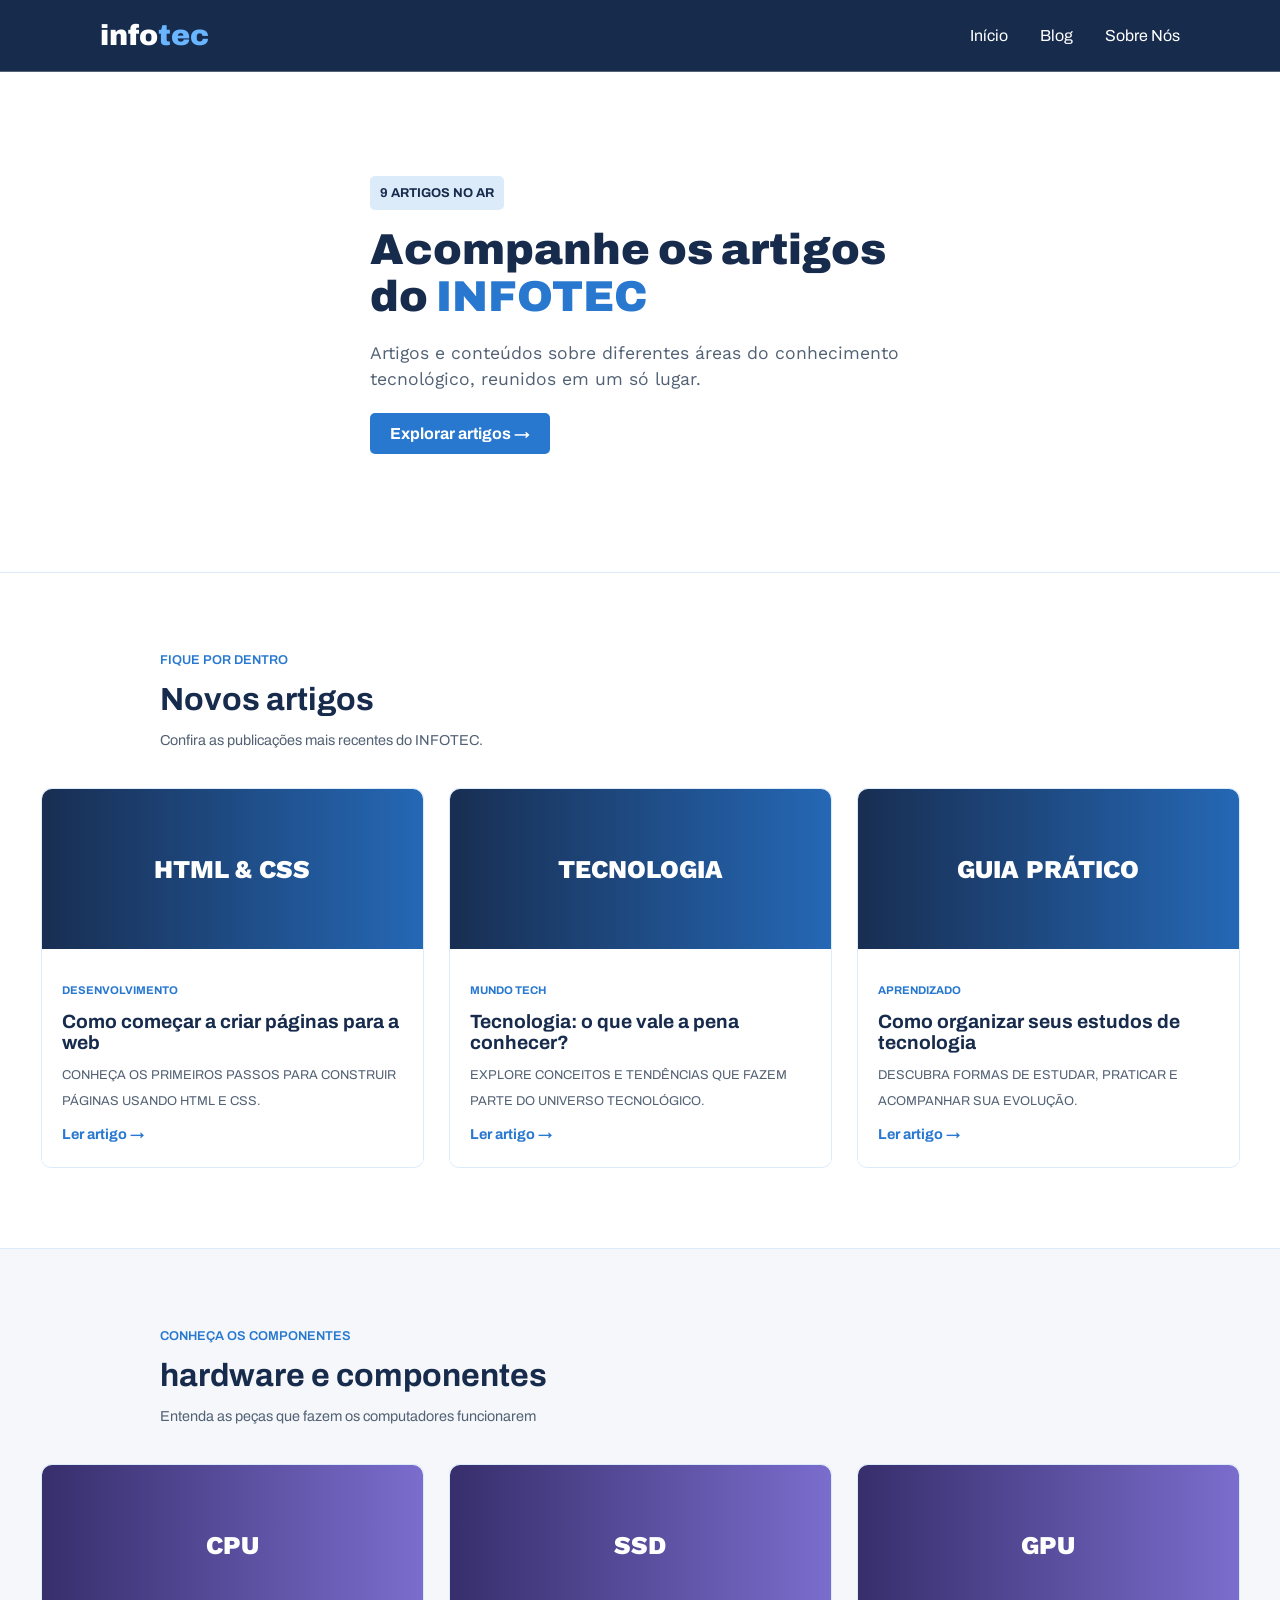
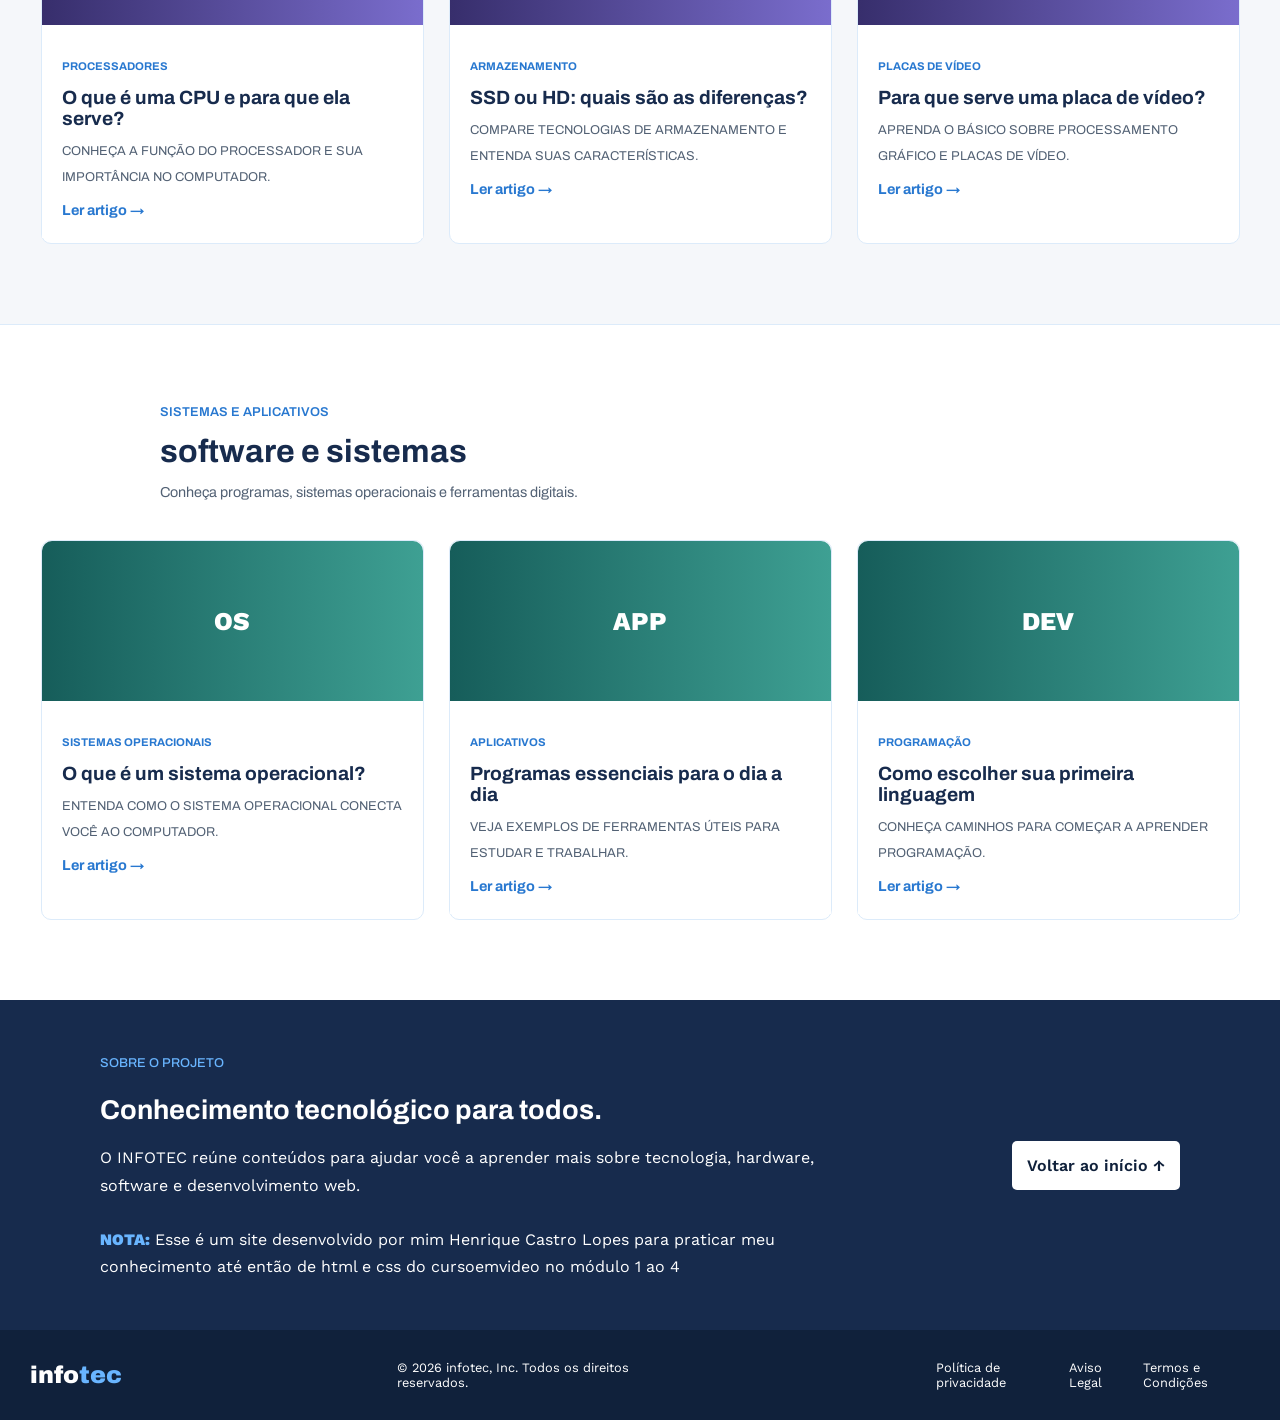
==== index.html @ 2c0fae56 "guia.css" ====
<!DOCTYPE html>
<html lang="en">
<head>
    <meta charset="UTF-8">
    <meta name="viewport" content="width=device-width, initial-scale=1.0">
    <title> INFOTEC </title>
    <link rel="stylesheet" href="estilo/style.css">
</head>
<body>
    
<header id="topo">
    <h1 class="infotec">info<span>tec</span></h1>
    
    <nav id="navegacao">
        <a href="#inicio">início</a>
        <a href="#blog">blog</a>
        <a href="#sobre">sobre nós</a>
    </nav>
</header>

 <main id="inicio">
        <section class="normal">

            <div class="apresentacao">

                <a href="">9 artigos no ar</a>
                <h2>Acompanhe os artigos do <span>INFOTEC</span></h2>
                
                <p>Artigos e conteúdos sobre diferentes áreas do conhecimento tecnológico, reunidos em um só lugar.</p>
                <a href="" id="explorar">Explorar artigos &rightarrow;</a>

            </div>

            <section class="container-artigo" id="blog">

                <p>fique por dentro</p>
            
                <h3>Novos artigos</h3>

                <p id="confira">Confira as publicações mais recentes do INFOTEC.</p>
        
                <div class="conteudo-triplo">

                    <article>

                        <div class="fundo_artigo">
                            <h4>html & css</h4>
                        </div>
                        
                        <div class="desc-artigo">
                            <p class="titulo">DESENVOLVIMENTO</p>
                            <a href="paginas blogs/web/web.html" target="_blank" id="link">Como começar a criar páginas para a web</a>
                            <p>Conheça os primeiros passos para construir páginas usando HTML e CSS.</p>
                            <a href="paginas blogs/web/web.html" target="_blank">Ler artigo &rightarrow;</a>
                        </div>

                    </article>

                    <article>

                        <div class="fundo_artigo">
                            <h4>tecnologia</h4>
                        </div>
                        
                        <div class="desc-artigo">
                            <p class="titulo">MUNDO TECH</p>
                            <a href="paginas blogs/tec/tec.html" target="_blank" id="link">Tecnologia: o que vale a pena conhecer?</a>
                            <p>Explore conceitos e tendências que fazem parte do universo tecnológico.</p>
                            <a href="paginas blogs/tec/tec.html" target="_blank">Ler artigo &rightarrow;</a>
                        </div>

                    </article>

                    <article>

                        <div class="fundo_artigo">
                            <h4>guia prático</h4>
                        </div>
                        
                        <div class="desc-artigo">
                            <p class="titulo">APRENDIZADO</p>
                            <a href="paginas blogs/guia/guia.html" target="_blank" id="link">Como organizar seus estudos de tecnologia</a>
                            <p>Descubra formas de estudar, praticar e acompanhar sua evolução.</p>
                            <a href="paginas blogs/guia/guia.html" target="_blank">Ler artigo &rightarrow;</a>
                        </div>

                    </article>

                </div>

            </section>

        </section>
     
        <section class="normal">

            <section class="container-artigo" id="azulsuave">

                <p>CONHEÇA OS COMPONENTES</p>

                <h3>hardware e componentes</h3>

                <p id="confira">Entenda as peças que fazem os computadores funcionarem</p>

                <div class="conteudo-triplo">

                    <article>

                        <div class="fundo_artigo" id="fundo2">
                            <h4>cpu</h4>
                        </div>
                        
                        <div class="desc-artigo">
                            <p class="titulo">PROCESSADORES</p>
                            <a href="" id="link">O que é uma CPU e para que ela serve?</a>
                            <p>Conheça a função do processador e sua importância no computador.</p>
                            <a href="">Ler artigo &rightarrow;</a>
                        </div>

                    </article>

                    <article>

                        <div class="fundo_artigo" id="fundo2">
                            <h4>ssd</h4>
                        </div>
                        
                        <div class="desc-artigo">
                            <p class="titulo">ARMAZENAMENTO</p>
                            <a href="" id="link">SSD ou HD: quais são as diferenças?</a>
                            <p>Compare tecnologias de armazenamento e entenda suas características.</p>
                            <a href="">Ler artigo &rightarrow;</a>
                        </div>

                    </article>

                    <article>

                        <div class="fundo_artigo"id="fundo2">
                            <h4>gpu</h4>
                        </div>
                        
                        <div class="desc-artigo">
                            <p class="titulo">PLACAS DE VÍDEO</p>
                            <a href="" id="link">Para que serve uma placa de vídeo?</a>
                            <p>Aprenda o básico sobre processamento gráfico e placas de vídeo.</p>
                            <a href="">Ler artigo &rightarrow;</a>
                        </div>

                    </article>

                </div>

            </section>

        </section>
     
        <section class="normal">

        <section class="container-artigo">

            <p>SISTEMAS E APLICATIVOS</p>

            <h3>software e sistemas</h3>

            <p id="confira">Conheça programas, sistemas operacionais e ferramentas digitais.</p>
         
            <div class="conteudo-triplo">
                <article>

                    <div class="fundo_artigo"id="fundo3">
                        <h4>os</h4>
                    </div>
                    
                    <div class="desc-artigo">
                        <p class="titulo">SISTEMAS OPERACIONAIS</p>
                        <a href="" id="link">O que é um sistema operacional?</a>
                        <p>Entenda como o sistema operacional conecta você ao computador.</p>
                        <a href="">Ler artigo &rightarrow;</a>
                    </div>

                </article>

                <article>

                    <div class="fundo_artigo"id="fundo3">
                        <h4>app</h4>
                    </div>
                    
                    <div class="desc-artigo">
                        <p class="titulo">APLICATIVOS</p>
                        <a href="" id="link">Programas essenciais para o dia a dia</a>
                        <p>Veja exemplos de ferramentas úteis para estudar e trabalhar.</p>
                        <a href="">Ler artigo &rightarrow;</a>
                    </div>

                </article>

                <article>

                    <div class="fundo_artigo"id="fundo3">
                        <h4>dev</h4>
                    </div>
                    
                    <div class="desc-artigo">
                        <p class="titulo">PROGRAMAÇÃO</p>
                        <a href="" id="link">Como escolher sua primeira linguagem</a>
                        <p>Conheça caminhos para começar a aprender programação.</p>
                        <a href="">Ler artigo &rightarrow;</a>
                    </div>

                </article>
            </div>
         </section>

     </section>

     <aside id="sobre">

        <div>

            <p id="sobre">sobre o projeto</p>
            <h4>Conhecimento tecnológico para todos.</h4>
            <p>O INFOTEC reúne conteúdos para ajudar você a aprender mais sobre tecnologia, hardware, software e desenvolvimento web.</p>
            <br>
            <p><span>Nota:</span> Esse é um site desenvolvido por mim Henrique Castro Lopes para praticar meu conhecimento até então de html e css do cursoemvideo no módulo 1 ao 4</p>

        </div>

        <a href="#inicio">Voltar ao início &uparrow;</a>

     </aside>

 </main>

<footer>

    <h4>info<span>tec</span></h4>

    <p>© 2026 infotec, Inc. Todos os direitos reservados.</p>
    
    <nav id="termos">
        <a href="">Política de privacidade</a>
        <a href="">Aviso Legal</a>
        <a href="">Termos e Condições</a>
    </nav>
    
</footer>

</body>
</html>
---- estilo/style.css ----
@charset "UTF-8";

@import url('https://fonts.googleapis.com/css2?family=Archivo:ital,wght@0,100..900;1,100..900&display=swap');

@import url('https://fonts.googleapis.com/css2?family=Work+Sans:ital,wght@0,100..900;1,100..900&display=swap');

:root {
    
    --cor-Brancoacinzentado: #F5F7FA;
    --cor-Azulprofundo: #172B4D;
    --cor-azulescuro: #10213B;
    --cor-Azulvibrante: #69B5FF;
    --cor-Branco: #ffffff;
    --cor-Cinzagrafite: #526174;
    --cor-Azulsuave: #DCEBFA;
    --cor-azul: #2878D0;
    --cor-azulfraco: #F5F7FA;
    --cor-azulfundo: #182E52;
    --cor-azulfundo2: #2568B5;
    --cor-roxofundo: #372E6C;
    --cor-roxofundo2: #7A6DCD;
    --cor-verdefundo: #165D5A;
    --cor-verdefundo2: #3EA093;
    --cor-azulsomra: #0088ff3a;

    --font-archivo: 'Archivo';
    --font-work: 'Work Sans';
}

* {
    margin: 0px;
    padding: 0px;
    box-sizing: border-box;
}

body {
    background-color: var(--cor-Branco);
    font-family: var(--font-work);
}

header#topo {
    top: 0;
    position: sticky;
    z-index: 100;
    background-color: var(--cor-Azulprofundo);
    border-bottom: 1px solid var(--cor-Cinzagrafite);
    display: flex;
    align-items: center;
    padding: 20px;
    padding-left: 100px;
    padding-right: 100px;
}

header#topo h1.infotec span {
    color: var(--cor-Azulvibrante);
}

header#topo h1.infotec {
    color: var(--cor-Branco);
    font-family: var(--font-archivo);
    font-size: 1.8em;
    font-weight: 900;
}

header#topo nav#navegacao {
    display: flex;
    gap: 2em;
    margin-left: auto;
}

nav#navegacao a {
    color: var(--cor-Branco);
    font-family: var(--font-archivo);
    text-decoration: none;
    text-transform: capitalize;
}

nav#navegacao a:hover {
    color: var(--cor-Azulvibrante);
}

@media (max-width: 600px) {
    header#topo {
        padding: 10px;
        padding-left: 15px;
        padding-right: 15px;
    }

    header#topo h1.infotec {
        font-size: 1em;
    }

    header#topo nav#navegacao {
        gap: 1em;
    }

    nav#navegacao a {
        font-size: 0.8em;
    }
}

section.normal div.apresentacao {
    width: 600px;
    height: 300px;
    margin-top: 100px;
    margin-left: 360px;
    margin-bottom: 100px;
    padding: 10px;
}

div.apresentacao a {
    color: var(--cor-Azulprofundo);
    background-color: var(--cor-Azulsuave);
    font-family: var(--font-archivo);
    font-size: 0.8em;
    font-weight: bold;
    text-transform: uppercase;
    text-decoration: none;
    border-radius: 5px;
    padding: 10px;
}

div.apresentacao h2 {
    color: var(--cor-Azulprofundo);
    font-family: var(--font-archivo);
    font-size: 2.7em;
    font-weight: 900;
    padding-top: 25px;
    padding-bottom: 20px;
}

div.apresentacao h2 span {
    color: var(--cor-azul);
}

div.apresentacao p {
    color: var(--cor-Cinzagrafite);
    font-family: var(--font-work);
    font-size: 1.1em;
    text-align: left;
    line-height: 1.5em;
}

div.apresentacao a#explorar {
    color: var(--cor-Branco);
    background-color: var(--cor-azul);
    font-size: 1em;
    font-weight: bold;
    text-transform: none;
    text-align: center;
    display: block;
    width: 180px;
    margin-top: 20px;
    padding: 12px;
    transition: transform 0.2s;
}

div.apresentacao a#explorar:hover {
    background-color: var(--cor-Azulprofundo);
    transform: translateY(-10%);
}

@media (max-width: 600px) {
    section.normal div.apresentacao {
        width: 100%;
        height: 233px;
        margin-top: 50px;
        margin-left: 0px;
        margin-bottom: 50px;
    }

    div.apresentacao a {
        font-size: 0.5em;
    }

    div.apresentacao h2 {
        font-size: 1.5em;
    }

    div.apresentacao p {
        font-size: 0.9em;
        text-align: justify;
    }

    div.apresentacao a#explorar {
        font-size: 0.9em;
        padding: 10px;
    }
}

section.container-artigo {
    border-top: 1px solid var(--cor-Azulsuave);
    display: flex;
    justify-content: center;
    flex-direction: column;
    padding-top: 80px;
    padding-bottom: 80px;
}

section#azulsuave {
    background-color: var(--cor-azulfraco);
}

section.container-artigo p {
    color: var(--cor-azul);
    font-family: var(--font-archivo);
    font-size: 0.8em;
    font-weight: 600;
    text-transform: uppercase;
    padding-left: 160px;
}

section.container-artigo h3 {
    color: var(--cor-Azulprofundo);
    font-family: var(--font-archivo);
    font-size: 2em;
    padding-top: 15px;
    padding-left: 160px;
    padding-bottom: 15px;
}

section.container-artigo p#confira {
    color: var(--cor-Cinzagrafite);
    font-size: 0.9em;
    font-weight: normal;
    text-transform: none;
    padding-top: 0;
    padding-left: 160px;
}

section.container-artigo div.conteudo-triplo {
    display: flex;
    justify-content: center;
    gap: 25px;
    padding-top: 40px;
}

div.conteudo-triplo article {
    background-color: var(--cor-Branco);
    font-family: var(--font-archivo);
    border: 1px solid var(--cor-Azulsuave);
    border-radius: 10px;
    width: 383px;
    height: 380px;
    transition: 0.3s ease-out;
}

div.conteudo-triplo article:hover {
    border: 1px solid var();
    box-shadow: 0px 1px 15px var(--cor-azulsomra);
    transform: translateY(-2%);
}

article div.fundo_artigo {
    display: flex;
    align-items: center;
    justify-content: center;
    background-image: linear-gradient(to right, var(--cor-azulfundo), var(--cor-azulfundo2));
    border-top-left-radius: 10px;
    border-top-right-radius: 10px;
    height: 160px;
}

article div.fundo_artigo h4{
    color: var(--cor-Branco);
    font-family: var(--font-work);
    font-size: 1.6em;
    font-weight: 800;
    text-transform: uppercase;
    text-align: center;
}

div.conteudo-triplo article div.desc-artigo {
    background-color: var(--cor-Branco);
    padding: 20px;
}

div.desc-artigo a#link {
    color: var(--cor-Azulprofundo);
    font-family: var(--font-archivo);
    font-size: 1.2em;
    font-weight: 700;
    text-decoration: none;
    text-align: justify;
}

div.desc-artigo a#link:hover {
    color: var(--cor-azul);
}

div.desc-artigo > p.titulo {
    color: var(--cor-azul);
    font-size: 0.7em;
    font-weight: 700;
    padding-left: 0;
    padding-bottom: 10px;
}

div.desc-artigo > p {
    color: var(--cor-Cinzagrafite);
    font-weight: normal;
    line-height: 2em;
    padding-left: 0px;
    padding-top: 10px;
    padding-bottom: 10px;
}

div.desc-artigo a {
    color: var(--cor-azul);
    font-family: var(--font-archivo);
    font-size: 0.9em;
    font-weight: 700;
    text-decoration: none;
}

div.desc-artigo a:hover {
    color: var(--cor-Azulprofundo);
}

div#fundo2 {
    background-image: linear-gradient(to right, var(--cor-roxofundo), var(--cor-roxofundo2));
}

div#fundo3 {
    background-image: linear-gradient(to right, var(--cor-verdefundo), var(--cor-verdefundo2));
}

@media (max-width: 600px) {
    section.container-artigo {
        padding-top: 50px;
        padding-bottom: 50px;
    }

    section.container-artigo p {
        font-size: 0.8em;
        padding-left: 10px;
    }

    section.container-artigo h3 {
        font-size: 1.5em;
        padding-left: 10px;
    }

    section.container-artigo p#confira {
        padding-left: 10px;
    }

    section.container-artigo div.conteudo-triplo {
        align-items: center;
        flex-direction: column;
    }

    div.desc-artigo > p {
        padding-left: 0;
    }
}

aside {
    background-color: var(--cor-Azulprofundo);
    display: flex;
    align-items: center;
    padding-top: 50px;
    padding-left: 100px;
    padding-bottom: 50px;
    padding-right: 100px;
}

aside div {
    color: var(--cor-Branco);
    width: 750px;
    line-height: 1.7em;
}

div p#sobre {
    color: var(--cor-Azulvibrante);
    font-family: var(--font-archivo);
    font-size: 0.8em;
    font-weight: 500;
    text-transform: uppercase;
}

div h4 {
    font-family: var(--font-archivo);
    font-size: 1.7em;
    padding-top: 20px;
    padding-bottom: 20px;
}

div p > span {
    color: var(--cor-Azulvibrante);
    font-weight: 900;
    text-transform: uppercase;
}

aside a {
    color: var(--cor-azulescuro);
    background-color: var(--cor-Branco);
    font-family: var(--font-work);
    font-weight: 600;
    text-decoration: none;
    border-radius: 5px;
    padding: 15px;
    margin-left: auto;
    transition: transform 0.3s;
}

aside a:hover {
    background-color: var(--cor-Azulsuave);
    transform: translateY(-5%);
}

@media (max-width: 600px) {
    aside {
        align-items: flex-start;
        flex-direction: column;
        gap: 10px;
        padding-top: 20px;
        padding-left: 10px;
        padding-right: 10px;
        padding-bottom: 20px;
    }

    aside div {
        line-height: 1.8em;
        width: 100%;
    }

    div h4 {
        font-size: 1.5em;
        padding-top: 10px;
        padding-bottom: 10px;
    }

    div p {
        font-size: 0.8em;
    }

    aside a {
        font-size: 0.7em;
        margin-left: 0;
        margin-right: auto;
        padding: 10px;
    }
}

footer {
    background-color: var(--cor-azulescuro);
    display: flex;
    align-items: center;
    justify-content: center;
    gap: 275px;
    padding: 30px;
}

footer span {
    color: var(--cor-Azulvibrante);
}

footer h4 {
    color: var(--cor-Branco);
    font-family: var(--font-archivo);
    font-size: 1.5em;
    font-weight: 900;
}

footer p {
    color: var(--cor-Branco);
    font-family: var(--font-work);
    font-size: 0.8em;
    font-weight: normal;
}

footer nav#termos {
    display: flex;
    align-items: center;
    gap: 15px;
}

nav#termos a {
    color: var(--cor-Branco);
    font-family: var(--font-work);
    font-size: 0.8em;
    font-weight: normal;
    text-decoration: none;
}

nav#termos a:hover {
    color: var(--cor-Azulvibrante);
}

@media (max-width: 600px) {
     footer {
        gap: 10px;
        padding: 10px;
     }

     footer h4 {
        font-size: 0.5em;
     }

     footer p {
        font-size: 0.4em;
     }

     footer nav#termos {
        gap: 5px;
     }

     nav#termos a {
        font-size: 0.4em;
        text-align: center;
        width: 0;
        padding: 0px;
        width: 71px;
     }
}
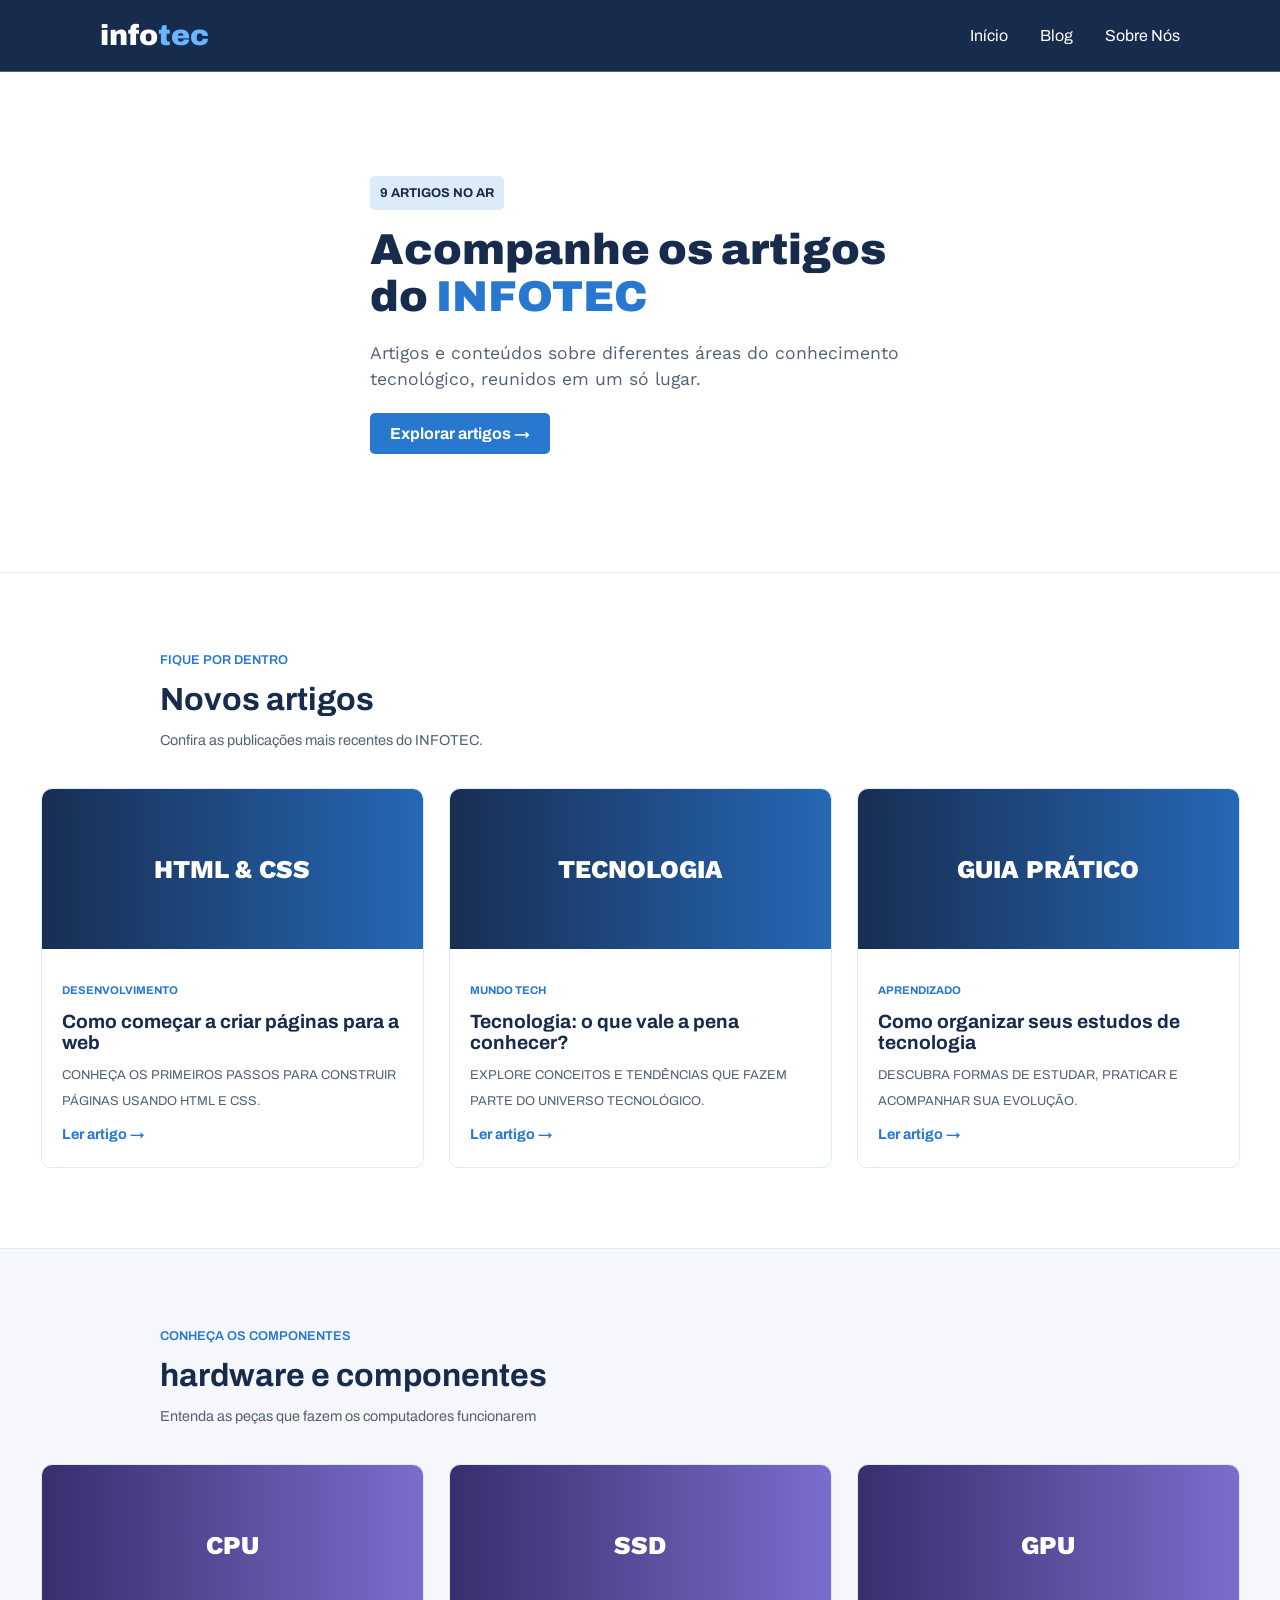
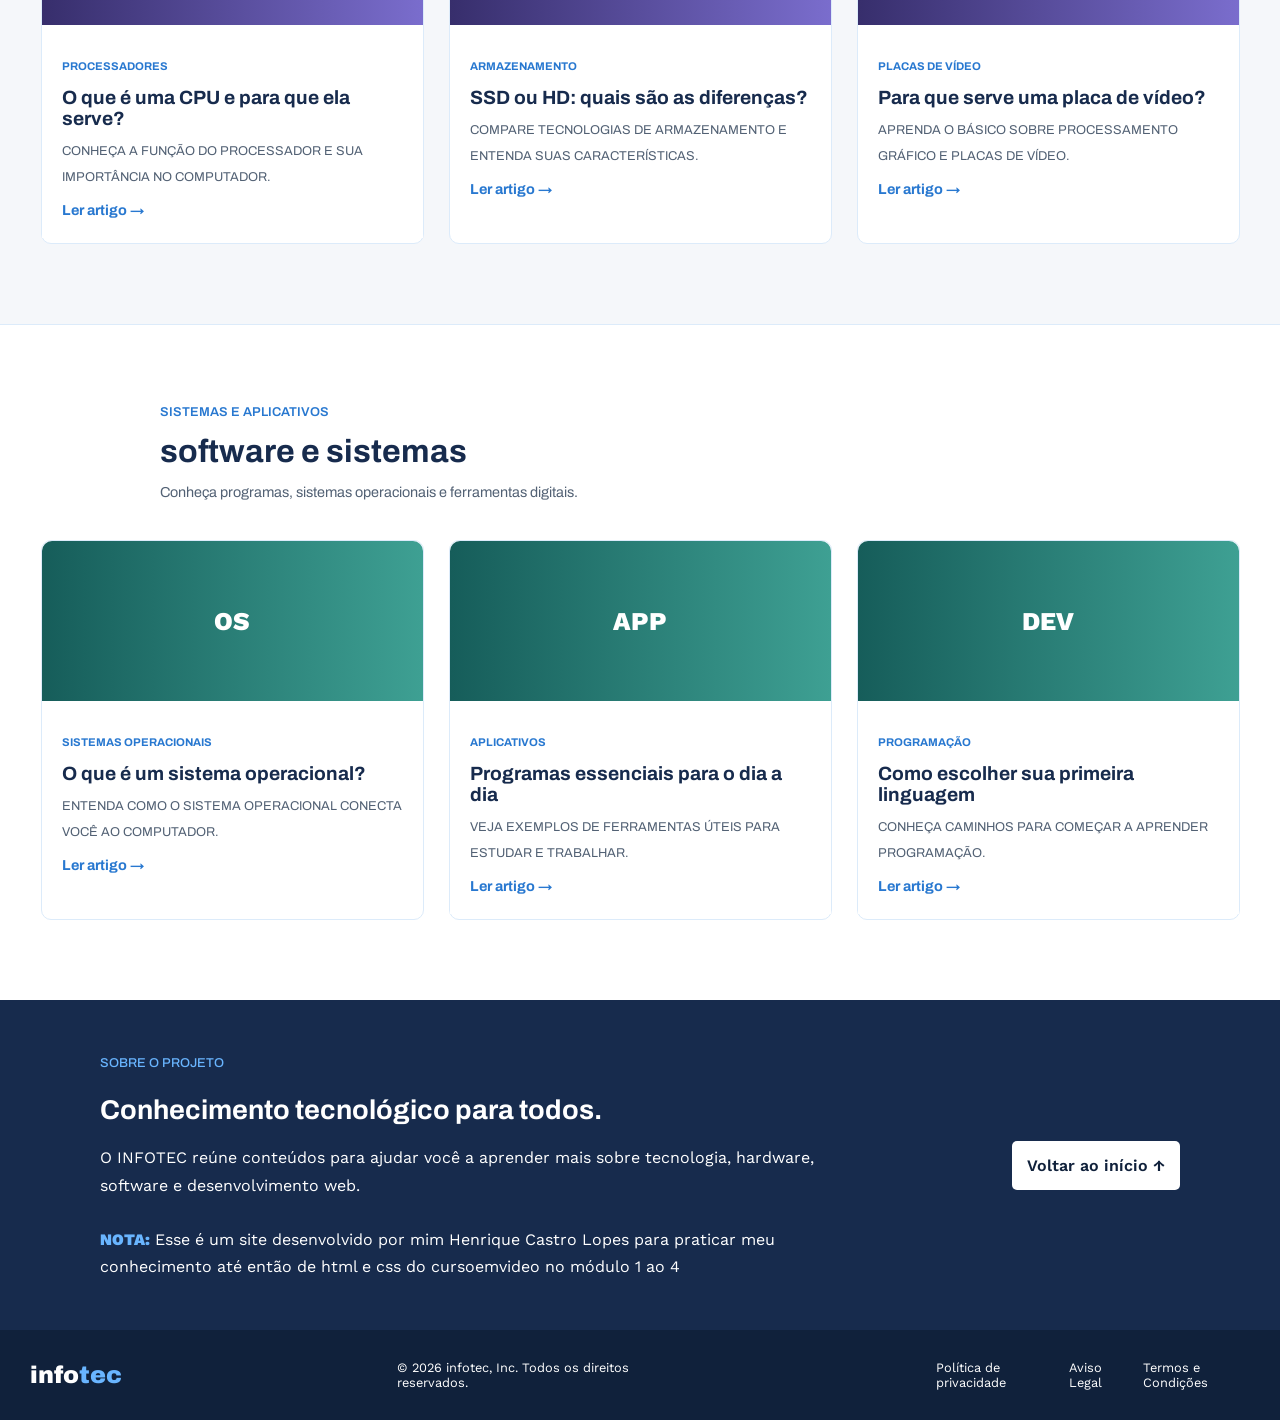
==== commit 044c0e45: "space" ====
--- a/index.html
+++ b/index.html
@@ -19,6 +19,7 @@
 </header>
 
  <main id="inicio">
+    
         <section class="normal">
 
             <div class="apresentacao">
@@ -112,9 +113,9 @@
                         
                         <div class="desc-artigo">
                             <p class="titulo">PROCESSADORES</p>
-                            <a href="" id="link">O que é uma CPU e para que ela serve?</a>
+                            <a href="paginas blogs/cpu/cpu.html" target="_blank" id="link">O que é uma CPU e para que ela serve?</a>
                             <p>Conheça a função do processador e sua importância no computador.</p>
-                            <a href="">Ler artigo &rightarrow;</a>
+                            <a href="paginas blogs/cpu/cpu.html" target="_blank">Ler artigo &rightarrow;</a>
                         </div>
 
                     </article>
@@ -127,9 +128,9 @@
                         
                         <div class="desc-artigo">
                             <p class="titulo">ARMAZENAMENTO</p>
-                            <a href="" id="link">SSD ou HD: quais são as diferenças?</a>
+                            <a href="paginas blogs/ssd/ssd.html" target="_blank" id="link">SSD ou HD: quais são as diferenças?</a>
                             <p>Compare tecnologias de armazenamento e entenda suas características.</p>
-                            <a href="">Ler artigo &rightarrow;</a>
+                            <a href="paginas blogs/ssd/" target="_blank">Ler artigo &rightarrow;</a>
                         </div>
 
                     </article>
@@ -142,9 +143,9 @@
                         
                         <div class="desc-artigo">
                             <p class="titulo">PLACAS DE VÍDEO</p>
-                            <a href="" id="link">Para que serve uma placa de vídeo?</a>
+                            <a href="paginas blogs/gpu/gpu.html" target="_blank" id="link">Para que serve uma placa de vídeo?</a>
                             <p>Aprenda o básico sobre processamento gráfico e placas de vídeo.</p>
-                            <a href="">Ler artigo &rightarrow;</a>
+                            <a href="paginas blogs/gpu/gpu.html" target="_blank">Ler artigo &rightarrow;</a>
                         </div>
 
                     </article>
@@ -174,9 +175,9 @@
                     
                     <div class="desc-artigo">
                         <p class="titulo">SISTEMAS OPERACIONAIS</p>
-                        <a href="" id="link">O que é um sistema operacional?</a>
+                        <a href="paginas blogs/os/os.html" target="_blank" id="link">O que é um sistema operacional?</a>
                         <p>Entenda como o sistema operacional conecta você ao computador.</p>
-                        <a href="">Ler artigo &rightarrow;</a>
+                        <a href="paginas blogs/os/os.html" target="_blank">Ler artigo &rightarrow;</a>
                     </div>
 
                 </article>
@@ -189,9 +190,9 @@
                     
                     <div class="desc-artigo">
                         <p class="titulo">APLICATIVOS</p>
-                        <a href="" id="link">Programas essenciais para o dia a dia</a>
+                        <a href="paginas blogs/app/app.html" target="_blank" id="link">Programas essenciais para o dia a dia</a>
                         <p>Veja exemplos de ferramentas úteis para estudar e trabalhar.</p>
-                        <a href="">Ler artigo &rightarrow;</a>
+                        <a href="paginas blogs/app/app.html" target="_blank">Ler artigo &rightarrow;</a>
                     </div>
 
                 </article>
@@ -204,9 +205,9 @@
                     
                     <div class="desc-artigo">
                         <p class="titulo">PROGRAMAÇÃO</p>
-                        <a href="" id="link">Como escolher sua primeira linguagem</a>
+                        <a href="paginas blogs/dev/dev.html" target="_blank" id="link">Como escolher sua primeira linguagem</a>
                         <p>Conheça caminhos para começar a aprender programação.</p>
-                        <a href="">Ler artigo &rightarrow;</a>
+                        <a href="paginas blogs/dev/dev.html" target="_blank">Ler artigo &rightarrow;</a>
                     </div>
 
                 </article>
--- a/estilo/style.css
+++ b/estilo/style.css
@@ -49,6 +49,17 @@
     padding: 20px;
     padding-left: 100px;
     padding-right: 100px;
+    animation: baixo 1s linear forwards;
+}
+
+@keyframes baixo {
+    0% {
+        transform: translateY(-100%);
+    }
+
+    100% {
+        transform: translateY(1);
+    }
 }
 
 header#topo h1.infotec span {
@@ -106,6 +117,19 @@
     margin-left: 360px;
     margin-bottom: 100px;
     padding: 10px;
+    animation: esquerda 1.5s ease-in-out forwards;
+}
+
+@keyframes esquerda {
+    0% {
+        transform: translateX(-50%);
+        opacity: 0;
+    }
+
+    100% {
+        transform: translateX(1);
+        opacity: 1;
+    }
 }
 
 div.apresentacao a {
